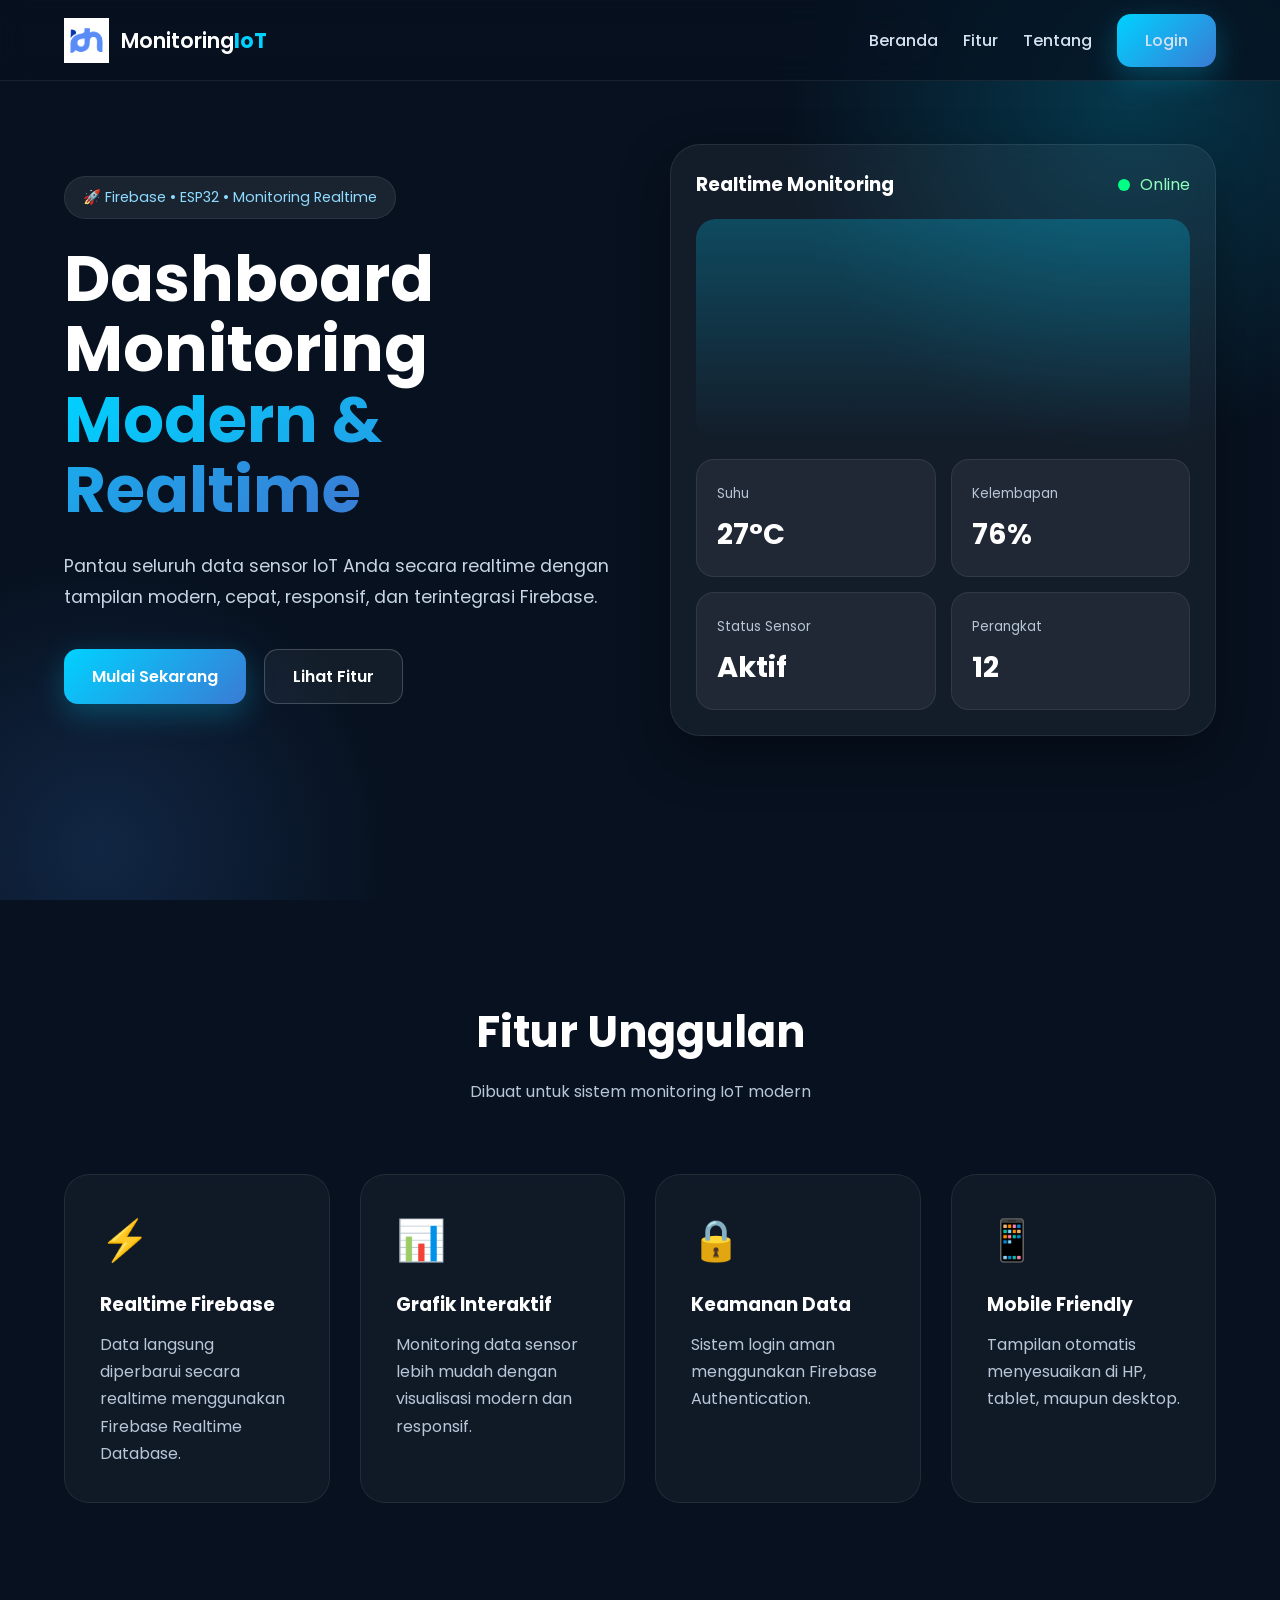
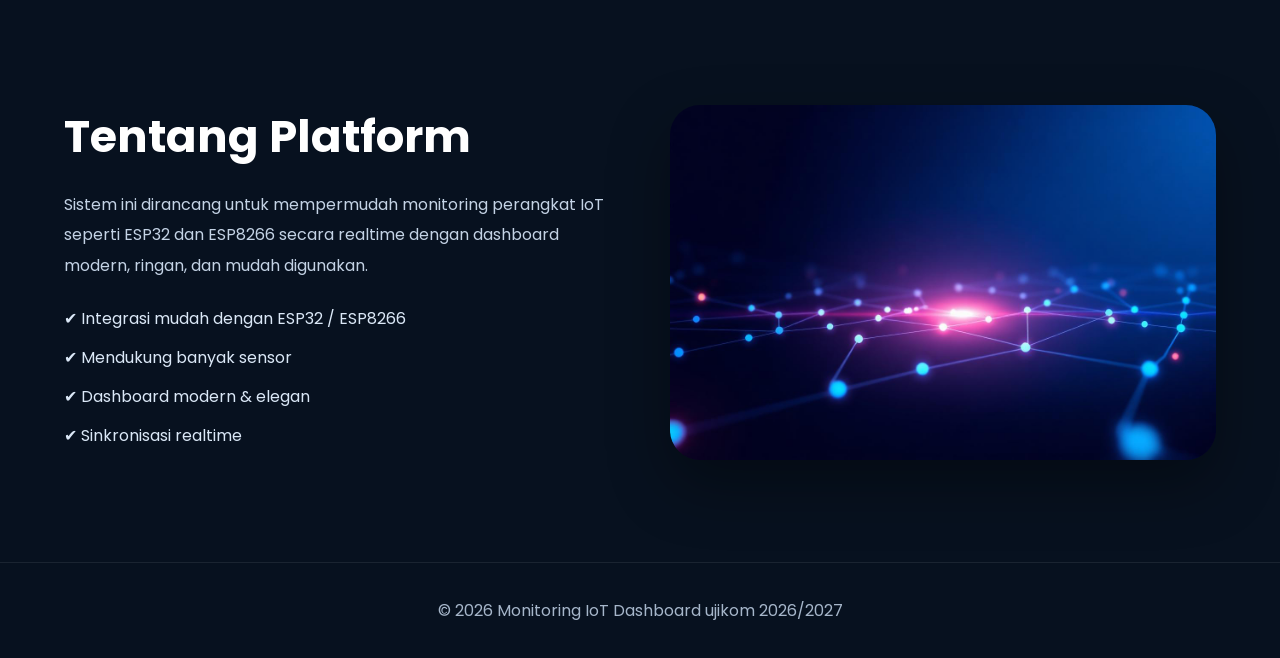
==== index.html @ 9d6317c5 "CSS Bener" ====
<!DOCTYPE html>
<html lang="id">

<head>
  <meta charset="UTF-8" />
  <meta name="viewport" content="width=device-width, initial-scale=1.0" />
  <title>Monitoring IoT | Smart Realtime Dashboard</title>

  <!-- Font -->
  <link rel="preconnect" href="https://fonts.googleapis.com">
  <link rel="preconnect" href="https://fonts.gstatic.com" crossorigin>
  <link href="https://fonts.googleapis.com/css2?family=Poppins:wght@300;400;500;600;700&display=swap" rel="stylesheet">

  <!-- CSS -->
  <link rel="stylesheet" href="css/style.css" />
</head>

<body>

  <!-- NAVBAR -->
  <header class="navbar">
    <div class="container nav-container">

      <a href="#" class="logo">
        <img src="img/logo.png" alt="">
        <span>Monitoring<strong>IoT</strong></span>
      </a>

      <ul class="nav-links">
        <li><a href="#">Beranda</a></li>
        <li><a href="#features">Fitur</a></li>
        <li><a href="#about">Tentang</a></li>
        <li>
          <a href="login.html" class="btn btn-primary">
            Login
          </a>
        </li>
      </ul>

    </div>
  </header>

  <!-- HERO -->
  <section class="hero">

    <div class="container hero-content">

      <div class="hero-text">

        <span class="badge">
          🚀 Firebase • ESP32 • Monitoring Realtime
        </span>

        <h1>
          Dashboard Monitoring
          <span class="gradient-text">
            Modern & Realtime
          </span>
        </h1>

        <p>
          Pantau seluruh data sensor IoT Anda secara realtime dengan
          tampilan modern, cepat, responsif, dan terintegrasi Firebase.
        </p>

        <div class="hero-actions">
          <a href="login.html" class="btn btn-primary">
            Mulai Sekarang
          </a>

          <a href="#features" class="btn btn-outline">
            Lihat Fitur
          </a>
        </div>

      </div>

      <!-- VISUAL -->
      <div class="dashboard-box">

        <div class="dashboard-top">
          <h3>Realtime Monitoring</h3>

          <div class="status">
            <div class="pulse"></div>
            Online
          </div>
        </div>

        <div class="chart"></div>

        <div class="cards">

          <div class="mini-card">
            <small>Suhu</small>
            <h2>27°C</h2>
          </div>

          <div class="mini-card">
            <small>Kelembapan</small>
            <h2>76%</h2>
          </div>

          <div class="mini-card">
            <small>Status Sensor</small>
            <h2>Aktif</h2>
          </div>

          <div class="mini-card">
            <small>Perangkat</small>
            <h2>12</h2>
          </div>

        </div>

      </div>

    </div>

  </section>

  <!-- FEATURES -->
  <section id="features">

    <div class="container">

      <div class="section-header">
        <h2>Fitur Unggulan</h2>
        <p>
          Dibuat untuk sistem monitoring IoT modern
        </p>
      </div>

      <div class="features-grid">

        <div class="feature-card">
          <div class="feature-icon">⚡</div>
          <h3>Realtime Firebase</h3>
          <p>
            Data langsung diperbarui secara realtime menggunakan Firebase Realtime Database.
          </p>
        </div>

        <div class="feature-card">
          <div class="feature-icon">📊</div>
          <h3>Grafik Interaktif</h3>
          <p>
            Monitoring data sensor lebih mudah dengan visualisasi modern dan responsif.
          </p>
        </div>

        <div class="feature-card">
          <div class="feature-icon">🔒</div>
          <h3>Keamanan Data</h3>
          <p>
            Sistem login aman menggunakan Firebase Authentication.
          </p>
        </div>

        <div class="feature-card">
          <div class="feature-icon">📱</div>
          <h3>Mobile Friendly</h3>
          <p>
            Tampilan otomatis menyesuaikan di HP, tablet, maupun desktop.
          </p>
        </div>

      </div>

    </div>

  </section>

  <!-- ABOUT -->
  <section id="about" class="about">

    <div class="container about-grid">

      <div>

        <h2>Tentang Platform</h2>

        <p>
          Sistem ini dirancang untuk mempermudah monitoring perangkat IoT
          seperti ESP32 dan ESP8266 secara realtime dengan dashboard modern,
          ringan, dan mudah digunakan.
        </p>

        <ul class="check-list">
          <li>✔ Integrasi mudah dengan ESP32 / ESP8266</li>
          <li>✔ Mendukung banyak sensor</li>
          <li>✔ Dashboard modern & elegan</li>
          <li>✔ Sinkronisasi realtime</li>
        </ul>

      </div>

      <div class="about-img">
        <img src="img/background.jpg" alt="">
      </div>

    </div>

  </section>

  <!-- FOOTER -->
  <footer>
    <div class="container">
      © 2026 Monitoring IoT Dashboard ujikom 2026/2027
    </div>
  </footer>

</body>

</html>
---- css/style.css ----
* {
  margin: 0;
  padding: 0;
  box-sizing: border-box;
  scroll-behavior: smooth;
}

body {
  font-family: 'Poppins', sans-serif;
  background: #07111f;
  color: #fff;
  overflow-x: hidden;
}

img {
  max-width: 100%;
  display: block;
}

a {
  text-decoration: none;
}

.container {
  width: min(1200px, 90%);
  margin: auto;
}

/* NAVBAR */
.navbar {
  position: fixed;
  top: 0;
  width: 100%;
  z-index: 999;
  backdrop-filter: blur(14px);
  background: rgba(7, 17, 31, .7);
  border-bottom: 1px solid rgba(255, 255, 255, .08);
}

.nav-container {
  height: 80px;
  display: flex;
  align-items: center;
  justify-content: space-between;
}

.logo {
  display: flex;
  align-items: center;
  gap: 12px;
  color: white;
  font-size: 1.3rem;
  font-weight: 600;
}

.logo img {
  width: 45px;
}

.logo strong {
  color: #00d2ff;
}

.nav-links {
  display: flex;
  align-items: center;
  gap: 25px;
  list-style: none;
}

.nav-links a {
  color: #d7e2f0;
  transition: .3s;
  font-weight: 500;
}

.nav-links a:hover {
  color: #00d2ff;
}

/* BUTTON */
.btn {
  padding: 14px 28px;
  border-radius: 14px;
  font-weight: 600;
  transition: .3s;
  display: inline-flex;
  align-items: center;
  gap: 10px;
}

.btn-primary {
  background: linear-gradient(135deg, #00d2ff, #3a7bd5);
  color: white;
  box-shadow: 0 10px 30px rgba(0, 210, 255, .25);
}

.btn-primary:hover {
  transform: translateY(-3px);
}

.btn-outline {
  border: 1px solid rgba(255, 255, 255, .2);
  color: white;
  background: rgba(255, 255, 255, .05);
}

.btn-outline:hover {
  background: rgba(255, 255, 255, .1);
}

/* HERO */
.hero {
  min-height: 100vh;
  display: flex;
  align-items: center;
  position: relative;
  overflow: hidden;
  padding-top: 80px;
}

.hero::before {
  content: '';
  position: absolute;
  width: 700px;
  height: 700px;
  background: radial-gradient(circle, #00d2ff33 0%, transparent 70%);
  top: -250px;
  right: -200px;
  z-index: -1;
}

.hero::after {
  content: '';
  position: absolute;
  width: 600px;
  height: 600px;
  background: radial-gradient(circle, #3a7bd533 0%, transparent 70%);
  bottom: -250px;
  left: -200px;
  z-index: -1;
}

.hero-content {
  display: grid;
  grid-template-columns: repeat(auto-fit, minmax(320px, 1fr));
  gap: 60px;
  align-items: center;
}

.badge {
  display: inline-block;
  padding: 10px 18px;
  border-radius: 999px;
  background: rgba(255, 255, 255, .08);
  border: 1px solid rgba(255, 255, 255, .08);
  margin-bottom: 25px;
  color: #8edbff;
  font-size: .9rem;
}

.hero-text h1 {
  font-size: 4rem;
  line-height: 1.1;
  margin-bottom: 25px;
}

.gradient-text {
  background: linear-gradient(135deg, #00d2ff, #3a7bd5);
  -webkit-background-clip: text;
  -webkit-text-fill-color: transparent;
}

.hero-text p {
  color: #c6d4e3;
  font-size: 1.1rem;
  line-height: 1.8;
  margin-bottom: 35px;
}

.hero-actions {
  display: flex;
  gap: 18px;
  flex-wrap: wrap;
}

/* DASHBOARD MOCKUP */
.dashboard-box {
  position: relative;
  background: rgba(255, 255, 255, .05);
  border: 1px solid rgba(255, 255, 255, .08);
  border-radius: 30px;
  padding: 25px;
  backdrop-filter: blur(14px);
  box-shadow: 0 20px 50px rgba(0, 0, 0, .35);
}

.dashboard-top {
  display: flex;
  justify-content: space-between;
  margin-bottom: 20px;
}

.status {
  display: flex;
  align-items: center;
  gap: 10px;
  color: #8fffbc;
}

.pulse {
  width: 12px;
  height: 12px;
  background: #00ff84;
  border-radius: 50%;
  animation: pulse 1.2s infinite;
}

@keyframes pulse {
  0% {
    transform: scale(1);
    opacity: 1;
  }
  100% {
    transform: scale(2.5);
    opacity: 0;
  }
}

.chart {
  height: 220px;
  border-radius: 20px;
  background: linear-gradient(
    180deg,
    rgba(0, 210, 255, .25),
    rgba(0, 210, 255, 0)
  );
  position: relative;
  overflow: hidden;
}

.chart::before {
  content: '';
  position: absolute;
  width: 100%;
  height: 100%;
  background: url('../img/chart-line.png') center/cover no-repeat;
  opacity: .8;
}

.cards {
  display: grid;
  grid-template-columns: repeat(2, 1fr);
  gap: 15px;
  margin-top: 20px;
}

.mini-card {
  background: rgba(255, 255, 255, .05);
  border-radius: 18px;
  padding: 20px;
  border: 1px solid rgba(255, 255, 255, .08);
}

.mini-card small {
  color: #b8c6d8;
}

.mini-card h2 {
  margin-top: 8px;
  font-size: 1.8rem;
}

/* SECTION */
section {
  padding: 100px 0;
}

.section-header {
  text-align: center;
  margin-bottom: 70px;
}

.section-header h2 {
  font-size: 2.7rem;
  margin-bottom: 15px;
}

.section-header p {
  color: #b8c6d8;
}

/* FEATURES */
.features-grid {
  display: grid;
  grid-template-columns: repeat(auto-fit, minmax(260px, 1fr));
  gap: 30px;
}

.feature-card {
  background: rgba(255, 255, 255, .04);
  border: 1px solid rgba(255, 255, 255, .08);
  border-radius: 25px;
  padding: 35px;
  transition: .4s;
  backdrop-filter: blur(10px);
}

.feature-card:hover {
  transform: translateY(-10px);
  border-color: #00d2ff;
  box-shadow: 0 15px 35px rgba(0, 210, 255, .15);
}

.feature-icon {
  font-size: 2.5rem;
  margin-bottom: 20px;
}

.feature-card h3 {
  margin-bottom: 12px;
}

.feature-card p {
  color: #b8c6d8;
  line-height: 1.7;
}

/* ABOUT */
.about-grid {
  display: grid;
  grid-template-columns: repeat(auto-fit, minmax(320px, 1fr));
  gap: 60px;
  align-items: center;
}

.about h2 {
  font-size: 2.8rem;
  margin-bottom: 20px;
}

.about p {
  color: #c4d3e5;
  line-height: 1.9;
  margin-bottom: 25px;
}

.check-list {
  list-style: none;
}

.check-list li {
  margin-bottom: 14px;
  color: #dbe8f7;
}

.about-img {
  position: relative;
}

.about-img img {
  border-radius: 30px;
  box-shadow: 0 25px 60px rgba(0, 0, 0, .35);
}

/* FOOTER */
footer {
  padding: 35px 0;
  text-align: center;
  border-top: 1px solid rgba(255, 255, 255, .08);
  color: #a6b6ca;
}

/* RESPONSIVE */
@media (max-width: 900px) {
  .hero-text h1 {
    font-size: 3rem;
  }

  .nav-links {
    display: none;
  }

  .cards {
    grid-template-columns: 1fr;
  }
}

@media (max-width: 600px) {
  .hero-text h1 {
    font-size: 2.3rem;
  }

  .hero-actions {
    flex-direction: column;
  }

  .btn {
    width: 100%;
    justify-content: center;
  }

  .section-header h2 {
    font-size: 2rem;
  }
}
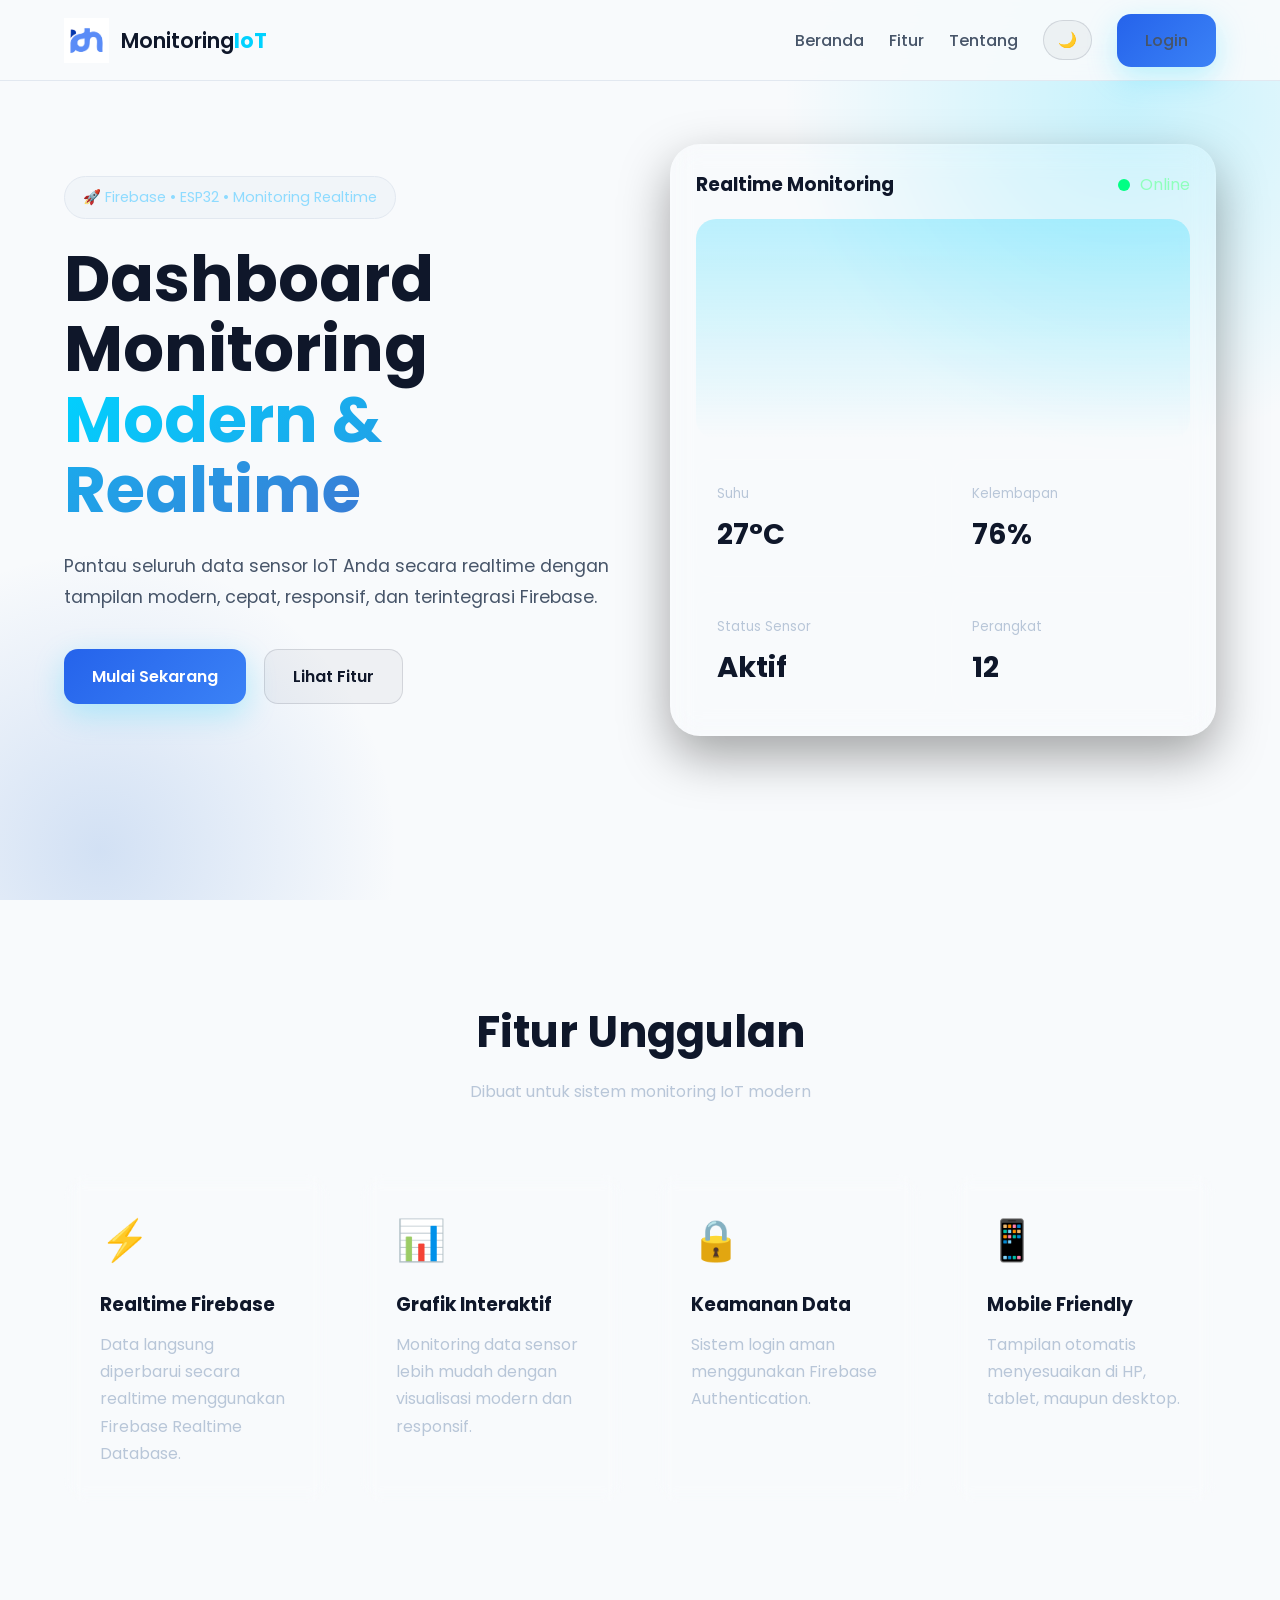
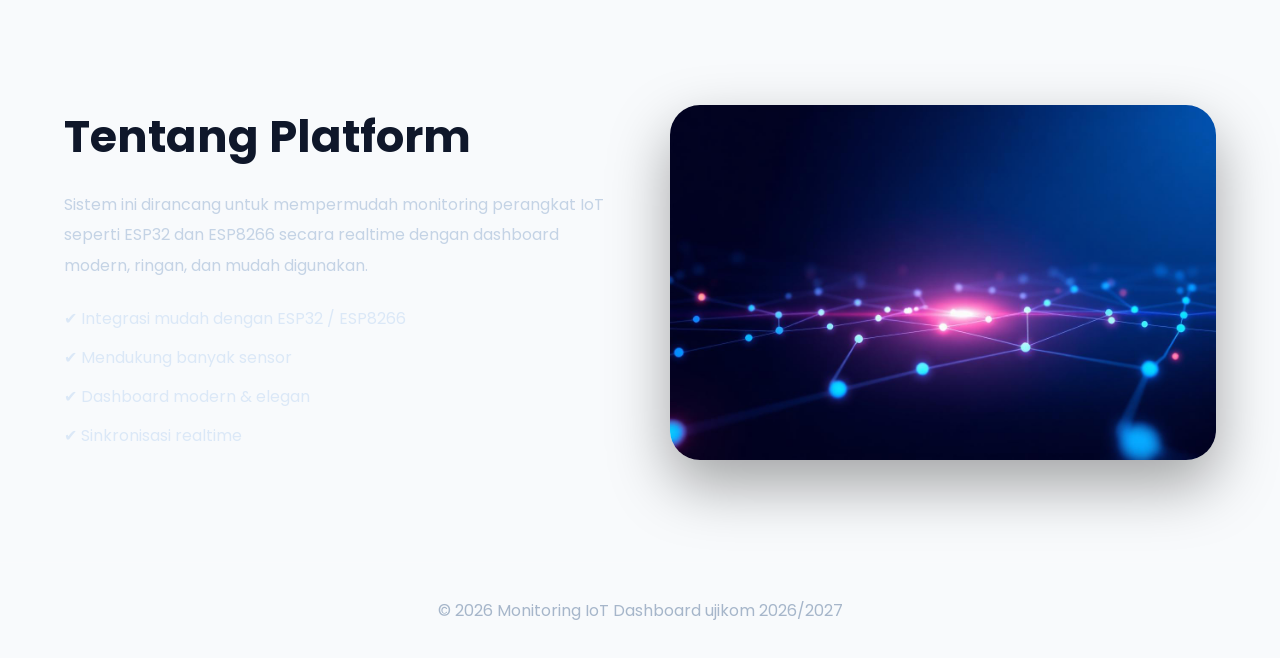
==== commit 8b1964b7: "Added Dark Mode" ====
--- a/index.html
+++ b/index.html
@@ -30,6 +30,9 @@
         <li><a href="#">Beranda</a></li>
         <li><a href="#features">Fitur</a></li>
         <li><a href="#about">Tentang</a></li>
+        <li>
+          <button id="themeToggle" class="btn btn-outline theme-toggle" type="button">🌙</button>
+        </li>
         <li>
           <a href="login.html" class="btn btn-primary">
             Login
@@ -210,6 +213,7 @@
     </div>
   </footer>
 
+  <script src="js/theme.js"></script>
 </body>
 
 </html>
--- a/css/style.css
+++ b/css/style.css
@@ -1,3 +1,43 @@
+:root {
+  --bg: #07111f;
+  --surface: rgba(255, 255, 255, .05);
+  --surface-strong: rgba(255, 255, 255, .10);
+  --text: #fff;
+  --text-soft: #c6d4e3;
+  --muted: #9ca3af;
+  --border: rgba(255, 255, 255, .12);
+  --primary: #00d2ff;
+  --primary-strong: #3a7bd5;
+  --btn-primary: linear-gradient(135deg, #00d2ff, #3a7bd5);
+  --btn-outline-bg: rgba(255, 255, 255, .05);
+  --btn-outline-border: rgba(255, 255, 255, .2);
+  --navbar: rgba(7, 17, 31, .7);
+  --card: rgba(255, 255, 255, .05);
+  --hero-text: #c6d4e3;
+  --hero-radial-1: rgba(0, 210, 255, .2);
+  --hero-radial-2: rgba(58, 123, 213, .2);
+}
+
+:root[data-theme="light"] {
+  --bg: #f8fafc;
+  --surface: #ffffff;
+  --surface-strong: #f1f5f9;
+  --text: #0f172a;
+  --text-soft: #475569;
+  --muted: #64748b;
+  --border: #e2e8f0;
+  --primary: #2563eb;
+  --primary-strong: #1d4ed8;
+  --btn-primary: linear-gradient(135deg, #2563eb, #3b82f6);
+  --btn-outline-bg: rgba(15, 23, 42, .04);
+  --btn-outline-border: rgba(15, 23, 42, .12);
+  --navbar: rgba(248, 250, 252, .92);
+  --card: #ffffff;
+  --hero-text: #475569;
+  --hero-radial-1: rgba(37, 99, 235, .18);
+  --hero-radial-2: rgba(59, 130, 246, .16);
+}
+
 * {
   margin: 0;
   padding: 0;
@@ -7,8 +47,8 @@
 
 body {
   font-family: 'Poppins', sans-serif;
-  background: #07111f;
-  color: #fff;
+  background: var(--bg);
+  color: var(--text);
   overflow-x: hidden;
 }
 
@@ -33,8 +73,8 @@
   width: 100%;
   z-index: 999;
   backdrop-filter: blur(14px);
-  background: rgba(7, 17, 31, .7);
-  border-bottom: 1px solid rgba(255, 255, 255, .08);
+  background: var(--navbar);
+  border-bottom: 1px solid var(--border);
 }
 
 .nav-container {
@@ -48,7 +88,7 @@
   display: flex;
   align-items: center;
   gap: 12px;
-  color: white;
+  color: var(--text);
   font-size: 1.3rem;
   font-weight: 600;
 }
@@ -69,13 +109,13 @@
 }
 
 .nav-links a {
-  color: #d7e2f0;
+  color: var(--text-soft);
   transition: .3s;
   font-weight: 500;
 }
 
 .nav-links a:hover {
-  color: #00d2ff;
+  color: var(--primary);
 }
 
 /* BUTTON */
@@ -90,7 +130,7 @@
 }
 
 .btn-primary {
-  background: linear-gradient(135deg, #00d2ff, #3a7bd5);
+  background: var(--btn-primary);
   color: white;
   box-shadow: 0 10px 30px rgba(0, 210, 255, .25);
 }
@@ -100,13 +140,33 @@
 }
 
 .btn-outline {
-  border: 1px solid rgba(255, 255, 255, .2);
-  color: white;
-  background: rgba(255, 255, 255, .05);
+  border: 1px solid var(--btn-outline-border);
+  color: var(--text);
+  background: var(--btn-outline-bg);
 }
 
 .btn-outline:hover {
-  background: rgba(255, 255, 255, .1);
+  background: rgba(255, 255, 255, .12);
+}
+
+.theme-toggle {
+  border: 1px solid var(--btn-outline-border);
+  background: var(--btn-outline-bg);
+  color: var(--text);
+  padding: 10px 14px;
+  border-radius: 999px;
+  cursor: pointer;
+  transition: transform .2s ease, opacity .2s ease, background .2s ease;
+  font-size: 0.95rem;
+}
+
+.theme-toggle:hover {
+  transform: translateY(-2px);
+  opacity: 0.95;
+}
+
+.topbar-actions .theme-toggle {
+  min-width: auto;
 }
 
 /* HERO */
@@ -152,8 +212,8 @@
   display: inline-block;
   padding: 10px 18px;
   border-radius: 999px;
-  background: rgba(255, 255, 255, .08);
-  border: 1px solid rgba(255, 255, 255, .08);
+  background: var(--surface-strong);
+  border: 1px solid var(--border);
   margin-bottom: 25px;
   color: #8edbff;
   font-size: .9rem;
@@ -172,7 +232,7 @@
 }
 
 .hero-text p {
-  color: #c6d4e3;
+  color: var(--hero-text);
   font-size: 1.1rem;
   line-height: 1.8;
   margin-bottom: 35px;
